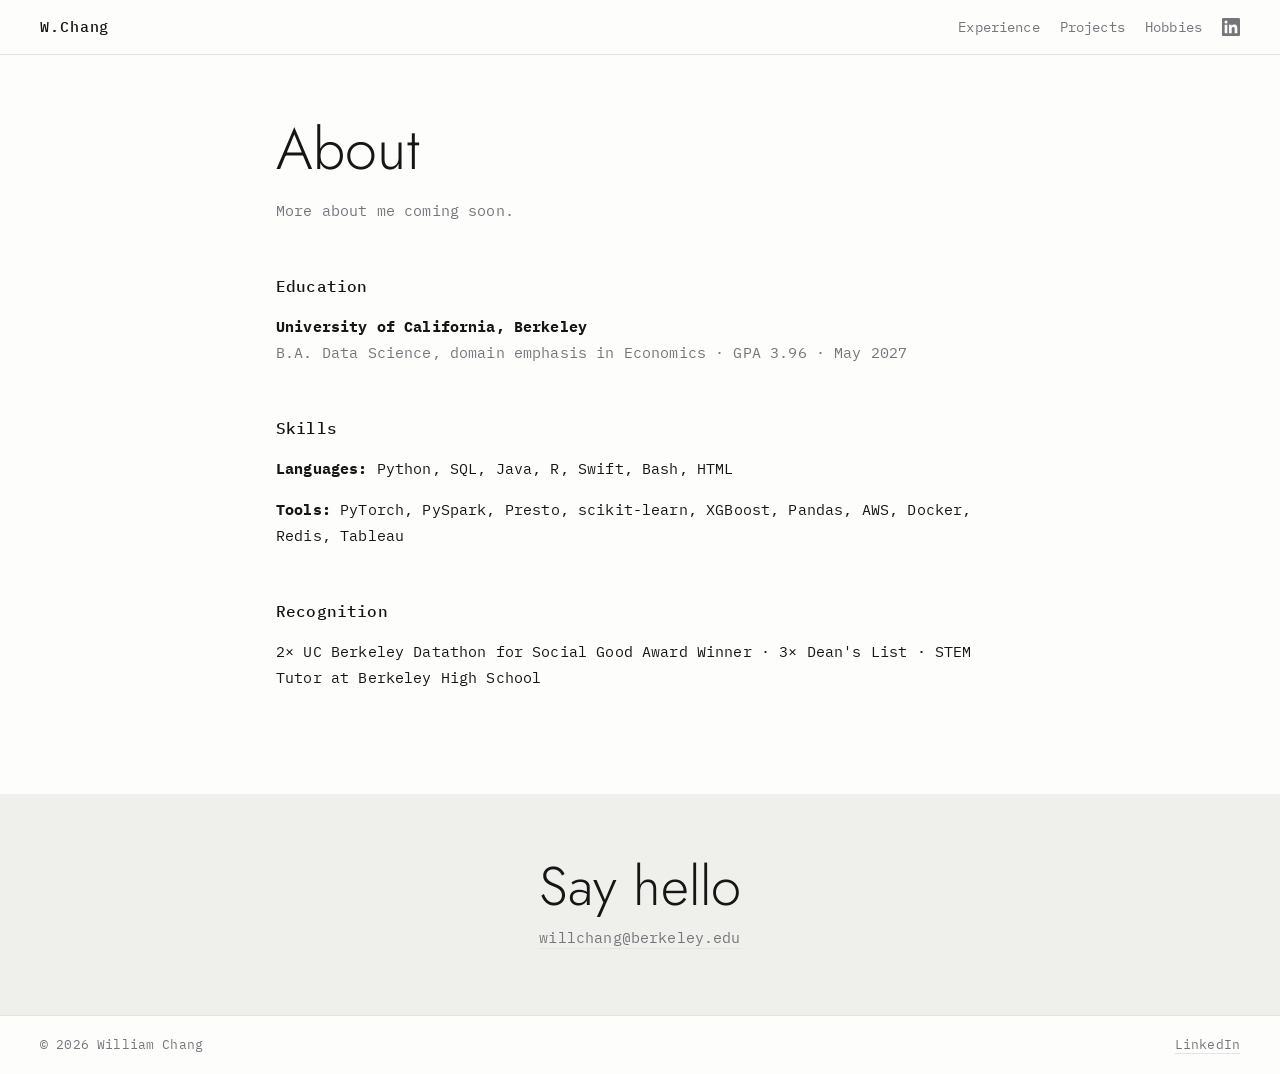
==== about.html @ b7dab167 "Home: wider layout, bigger portrait, smaller explore rows, say-hello banner; trim nav Co-Authored-By" ====
<!doctype html>
<html lang="en">
<head>
  <meta charset="utf-8">
  <meta name="viewport" content="width=device-width, initial-scale=1">
  <title>About — William Chang</title>
  <meta name="description" content="William Chang — Data Science at UC Berkeley.">
  <link rel="preconnect" href="https://fonts.googleapis.com">
  <link rel="preconnect" href="https://fonts.gstatic.com" crossorigin>
  <link href="https://fonts.googleapis.com/css2?family=IBM+Plex+Mono:wght@400;500&family=Jost:wght@300;400&display=swap" rel="stylesheet">
  <link rel="stylesheet" href="assets/style.css">
</head>
<body>
  <header>
    <nav>
      <a class="brand" href="index.html">W.Chang</a>
      <ul class="links">
        <li><a href="experience.html">Experience</a></li>
        <li><a href="projects.html">Projects</a></li>
        <li><a href="hobbies.html">Hobbies</a></li>
        <li><a href="https://www.linkedin.com/in/william-chang-2434bb2b8/" aria-label="LinkedIn"><svg viewBox="0 0 24 24" aria-hidden="true"><path d="M20.45 20.45h-3.56v-5.57c0-1.33-.02-3.04-1.85-3.04-1.85 0-2.13 1.45-2.13 2.94v5.67H9.35V9h3.41v1.56h.05c.48-.9 1.64-1.85 3.37-1.85 3.6 0 4.27 2.37 4.27 5.46v6.28zM5.34 7.43a2.06 2.06 0 1 1 0-4.13 2.06 2.06 0 0 1 0 4.13zM7.12 20.45H3.56V9h3.56v11.45zM22.22 0H1.77C.79 0 0 .77 0 1.73v20.54C0 23.23.79 24 1.77 24h20.45c.98 0 1.78-.77 1.78-1.73V1.73C24 .77 23.2 0 22.22 0z"/></svg></a></li>
      </ul>
    </nav>
  </header>
  <main class="wrap">
    <h1>About</h1>
    <p class="lede">More about me coming soon.</p>
    <h2>Education</h2>
    <p><strong>University of California, Berkeley</strong><br>
    <span class="muted">B.A. Data Science, domain emphasis in Economics · GPA 3.96 · May 2027</span></p>
    <h2>Skills</h2>
    <p><strong>Languages:</strong> Python, SQL, Java, R, Swift, Bash, HTML</p>
    <p><strong>Tools:</strong> PyTorch, PySpark, Presto, scikit-learn, XGBoost, Pandas, AWS, Docker, Redis, Tableau</p>
    <h2>Recognition</h2>
    <p>2× UC Berkeley Datathon for Social Good Award Winner · 3× Dean's List · STEM Tutor at Berkeley High School</p>
  </main>
  <footer>
    <a class="say-hello" href="mailto:willchang@berkeley.edu">
      <span class="sh-title">Say hello</span>
      <span class="sh-email">willchang@berkeley.edu</span>
    </a>
    <div class="foot-line">
      <span>© 2026 William Chang</span>
      <a href="https://www.linkedin.com/in/william-chang-2434bb2b8/">LinkedIn</a>
    </div>
  </footer>
</body>
</html>
---- assets/style.css ----
/* Split home: fixed bio column + scrolling index panel. Mono body, thin geometric display. */
:root {
  --bg: #fdfdfc;
  --text: #161616;
  --muted: #74767a;
  --line: #e4e4e1;
  --accent: #2f5bd3;
  --tile: #efefec;
  --display: "Jost", "Futura", "Avenir Next", sans-serif;
  --mono: "IBM Plex Mono", ui-monospace, "SF Mono", Menlo, monospace;
}
@media (prefers-color-scheme: dark) {
  :root:not([data-theme="light"]) { --bg: #131313; --text: #ececea; --muted: #94969a; --line: #2a2a2a; --accent: #8aa8ff; --tile: #1e1e1e; color-scheme: dark; }
}
:root[data-theme="dark"] { --bg: #131313; --text: #ececea; --muted: #94969a; --line: #2a2a2a; --accent: #8aa8ff; --tile: #1e1e1e; color-scheme: dark; }

* { box-sizing: border-box; margin: 0; padding: 0; }
body {
  background: var(--bg); color: var(--text);
  font: 15px/1.75 var(--mono);
  letter-spacing: 0.01em;
  -webkit-font-smoothing: antialiased;
  min-height: 100vh; display: flex; flex-direction: column;
}
a { color: inherit; text-decoration: underline; text-decoration-color: var(--line); text-underline-offset: 4px; }
a:hover { color: var(--accent); text-decoration-color: currentColor; }
a.ext::after { content: " ↗"; font-size: 0.75em; color: var(--muted); }
:focus-visible { outline: 2px solid var(--accent); outline-offset: 2px; }
.muted { color: var(--muted); }

/* Top bar */
header { border-bottom: 1px solid var(--line); flex-shrink: 0; }
nav { display: flex; align-items: center; justify-content: space-between; gap: 8px 20px; flex-wrap: wrap;
  padding: 14px max(16px, env(safe-area-inset-right, 0px)) 14px max(16px, env(safe-area-inset-left, 0px)); }
.brand { text-decoration: none; color: var(--text); letter-spacing: 0.06em; font-weight: 500; }
.brand .dot { width: 26px; height: 26px; border-radius: 50%; background: var(--tile); display: grid; place-items: center; font-size: 10px; color: var(--text); }
.links { display: flex; align-items: center; gap: 4px 20px; list-style: none; flex-wrap: wrap; font-size: 0.87rem; }
.links a { text-decoration: none; color: var(--muted); }
.links a:hover, .links a[aria-current="page"] { color: var(--text); }
.links svg { width: 18px; height: 18px; display: block; fill: currentColor; }

/* Home: stacked hero, about band, explore list */
.home-main { flex: 1; width: 100%; max-width: 1400px; margin: 0 auto;
  padding-left: max(40px, env(safe-area-inset-left, 0px)); padding-right: max(40px, env(safe-area-inset-right, 0px)); }
.hero { display: grid; grid-template-columns: minmax(0, 1fr) minmax(260px, 420px); gap: 48px; align-items: center; padding-block: 64px; }
.hero-text { display: flex; flex-direction: column; gap: 18px; min-width: 0; }
.eyebrow { text-transform: uppercase; letter-spacing: 0.14em; font-size: 0.82rem; color: var(--muted); margin: 0; }
.name { font-family: var(--display); font-weight: 300; font-size: clamp(2.8rem, 6vw, 5.2rem); line-height: 1.02; letter-spacing: -0.015em; margin: 0; text-wrap: balance; }
.name .hello { color: var(--muted); }
.hero-sub { color: var(--muted); margin: 0; }
.contact { display: flex; flex-wrap: wrap; gap: 6px 24px; font-size: 0.9rem; margin-top: 6px; }
.photo { width: 100%; max-width: 100%; aspect-ratio: 4 / 5; background: var(--tile); overflow: hidden; }
.photo img { width: 100%; height: 100%; object-fit: cover; display: block; }
.band { display: grid; grid-template-columns: minmax(160px, 1fr) minmax(0, 3.2fr); gap: 24px 48px; border-top: 1px solid var(--line); padding-block: 64px; }
.band-label { font-family: var(--display); font-weight: 300; font-size: 2.2rem; line-height: 1.1; margin: 0; }
.band-body { min-width: 0; }
.band-body p { color: var(--muted); }
.band-body .lead { font-family: var(--display); font-weight: 300; font-size: clamp(1.4rem, 2.4vw, 1.85rem); line-height: 1.35; color: var(--text); margin-bottom: 26px; letter-spacing: 0; }
.explore { list-style: none; border-top: 1px solid var(--text); }
.explore li { border-bottom: 1px solid var(--line); }
.explore a { display: grid; grid-template-columns: minmax(0, 1fr) auto auto; align-items: baseline; gap: 8px 28px; padding-block: 22px; text-decoration: none; }
.ex-name { font-family: var(--display); font-weight: 300; font-size: clamp(1.4rem, 2.2vw, 1.8rem); line-height: 1.2; }
.ex-desc { color: var(--muted); font-size: 0.9rem; text-align: right; }
.ex-arrow { transition: transform 0.2s ease; }
.explore a:hover .ex-arrow { transform: translateX(4px); }
.explore a:hover .ex-name { color: var(--accent); }
@media (prefers-reduced-motion: reduce) { .ex-arrow { transition: none; } }
@media (max-width: 760px) {
  .home-main { padding-left: max(16px, env(safe-area-inset-left, 0px)); padding-right: max(16px, env(safe-area-inset-right, 0px)); }
  .hero { grid-template-columns: 1fr; gap: 32px; padding-block: 48px; }
  .photo { max-width: 420px; }
  .band { grid-template-columns: 1fr; padding-block: 48px; }
  .explore a { grid-template-columns: minmax(0, 1fr) auto; }
  .ex-desc { grid-column: 1; grid-row: 2; text-align: left; }
  .ex-arrow { grid-column: 2; grid-row: 1; }
}

/* Inner pages */
.wrap { width: 100%; max-width: 760px; margin: 0 auto; padding-left: max(16px, env(safe-area-inset-left, 0px)); padding-right: max(16px, env(safe-area-inset-right, 0px)); }
main.wrap { padding-top: 64px; padding-bottom: 88px; flex: 1; }
h1 { font-family: var(--display); font-weight: 300; font-size: clamp(2.6rem, 6vw, 3.6rem); line-height: 1.05; margin-bottom: 18px; text-wrap: balance; }
h2 { font-weight: 500; font-size: 1rem; margin: 48px 0 14px; }
p { margin-bottom: 14px; }
.lede { color: var(--muted); max-width: 60ch; }
.role { padding: 32px 0; border-top: 1px solid var(--line); }
.role:first-of-type { border-top: none; padding-top: 12px; }
.role-head { display: flex; justify-content: space-between; align-items: baseline; gap: 4px 16px; flex-wrap: wrap; }
.role h3 { font-size: 1rem; font-weight: 500; }
.role .title { color: var(--muted); margin-bottom: 12px; }
.role .when { color: var(--muted); font-size: 0.85rem; white-space: nowrap; }
.role ul { padding-left: 18px; }
.role li { margin-bottom: 8px; }
.placeholder { border: 1px dashed var(--line); padding: 48px 24px; text-align: center; color: var(--muted); }
footer { flex-shrink: 0; }
.say-hello { display: flex; flex-direction: column; align-items: center; gap: 10px; text-align: center; text-decoration: none;
  background: var(--tile); padding: 64px max(16px, env(safe-area-inset-right, 0px)) 64px max(16px, env(safe-area-inset-left, 0px)); }
.sh-title { font-family: var(--display); font-weight: 300; font-size: clamp(2.2rem, 5vw, 3.4rem); line-height: 1.05; }
.sh-email { color: var(--muted); text-decoration: underline; text-decoration-color: var(--line); text-underline-offset: 5px; overflow-wrap: anywhere; }
.say-hello:hover { color: var(--text); }
.say-hello:hover .sh-title, .say-hello:hover .sh-email { color: var(--accent); text-decoration-color: currentColor; }
.foot-line { display: flex; justify-content: space-between; gap: 16px; flex-wrap: wrap; font-size: 0.8rem; color: var(--muted);
  padding: 18px max(16px, env(safe-area-inset-right, 0px)) 18px max(16px, env(safe-area-inset-left, 0px)); border-top: 1px solid var(--line); }
.foot-line a { color: var(--muted); }
@media (max-width: 560px) { main.wrap { padding-top: 44px; padding-bottom: 64px; } }
@media (min-width: 761px) {
  nav, .foot-line { padding-left: max(40px, env(safe-area-inset-left, 0px)); padding-right: max(40px, env(safe-area-inset-right, 0px)); }
}
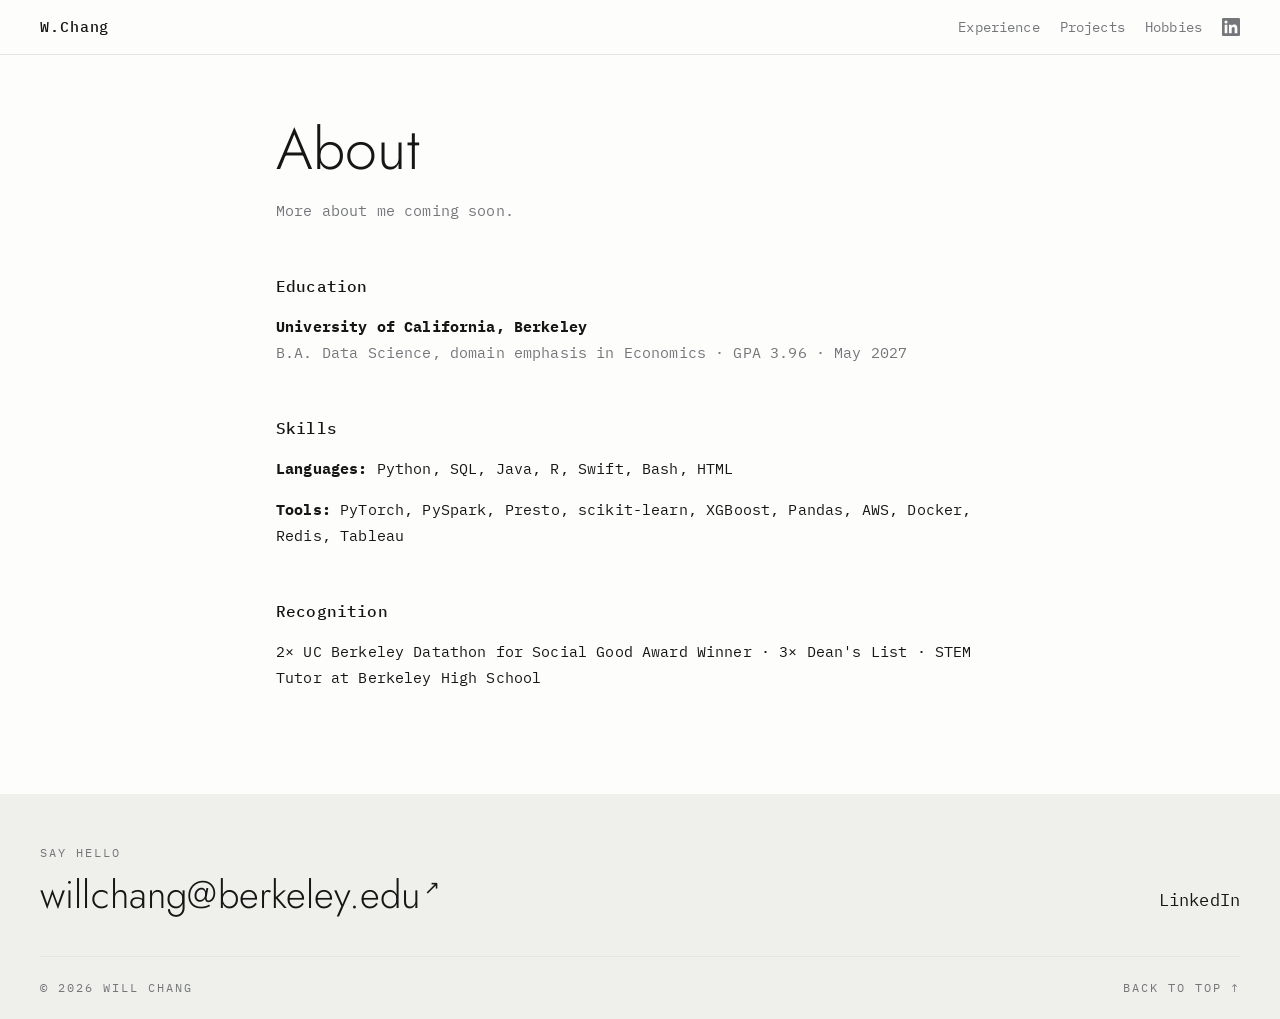
==== commit 9edc7289: "Footer: say-hello email, LinkedIn, back to top; align bar edges with content Co-Authored-By: Claude " ====
--- a/about.html
+++ b/about.html
@@ -35,13 +35,16 @@
     <p>2× UC Berkeley Datathon for Social Good Award Winner · 3× Dean's List · STEM Tutor at Berkeley High School</p>
   </main>
   <footer>
-    <a class="say-hello" href="mailto:willchang@berkeley.edu">
-      <span class="sh-title">Say hello</span>
-      <span class="sh-email">willchang@berkeley.edu</span>
-    </a>
+    <div class="foot-top">
+      <a class="say-hello" href="mailto:willchang@berkeley.edu">
+        <span class="sh-label">Say hello</span>
+        <span class="sh-email">willchang@berkeley.edu<span class="sh-arrow" aria-hidden="true">↗</span></span>
+      </a>
+      <a class="foot-li" href="https://www.linkedin.com/in/william-chang-2434bb2b8/">LinkedIn</a>
+    </div>
     <div class="foot-line">
-      <span>© 2026 William Chang</span>
-      <a href="https://www.linkedin.com/in/william-chang-2434bb2b8/">LinkedIn</a>
+      <span>© 2026 Will Chang</span>
+      <a href="#" onclick="window.scrollTo({top:0,behavior:'smooth'});return false;">Back to top ↑</a>
     </div>
   </footer>
 </body>
--- a/assets/style.css
+++ b/assets/style.css
@@ -91,17 +91,21 @@
 .role ul { padding-left: 18px; }
 .role li { margin-bottom: 8px; }
 .placeholder { border: 1px dashed var(--line); padding: 48px 24px; text-align: center; color: var(--muted); }
-footer { flex-shrink: 0; }
-.say-hello { display: flex; flex-direction: column; align-items: center; gap: 10px; text-align: center; text-decoration: none;
-  background: var(--tile); padding: 64px max(16px, env(safe-area-inset-right, 0px)) 64px max(16px, env(safe-area-inset-left, 0px)); }
-.sh-title { font-family: var(--display); font-weight: 300; font-size: clamp(2.2rem, 5vw, 3.4rem); line-height: 1.05; }
-.sh-email { color: var(--muted); text-decoration: underline; text-decoration-color: var(--line); text-underline-offset: 5px; overflow-wrap: anywhere; }
-.say-hello:hover { color: var(--text); }
-.say-hello:hover .sh-title, .say-hello:hover .sh-email { color: var(--accent); text-decoration-color: currentColor; }
-.foot-line { display: flex; justify-content: space-between; gap: 16px; flex-wrap: wrap; font-size: 0.8rem; color: var(--muted);
-  padding: 18px max(16px, env(safe-area-inset-right, 0px)) 18px max(16px, env(safe-area-inset-left, 0px)); border-top: 1px solid var(--line); }
-.foot-line a { color: var(--muted); }
+footer { flex-shrink: 0; background: var(--tile);
+  padding-left: max(16px, env(safe-area-inset-left, 0px)); padding-right: max(16px, env(safe-area-inset-right, 0px)); }
+.foot-top { display: flex; justify-content: space-between; align-items: flex-end; gap: 20px 32px; flex-wrap: wrap; padding-block: 48px 40px; border-bottom: 1px solid var(--line); }
+.say-hello { display: flex; flex-direction: column; gap: 10px; text-decoration: none; min-width: 0; }
+.sh-label, .foot-line { text-transform: uppercase; letter-spacing: 0.16em; font-size: 0.78rem; color: var(--muted); }
+.sh-email { font-family: var(--display); font-weight: 300; font-size: clamp(1.6rem, 3.4vw, 2.4rem); line-height: 1.1; overflow-wrap: anywhere; }
+.sh-arrow { font-size: 0.5em; vertical-align: super; margin-left: 4px; }
+.say-hello:hover .sh-email { color: var(--accent); }
+.foot-li { font-size: 1.05rem; text-decoration: none; }
+.foot-line { display: flex; justify-content: space-between; gap: 12px 16px; flex-wrap: wrap; padding-block: 20px; }
+.foot-line a { color: var(--muted); text-decoration: none; }
+.foot-line a:hover { color: var(--text); }
 @media (max-width: 560px) { main.wrap { padding-top: 44px; padding-bottom: 64px; } }
 @media (min-width: 761px) {
-  nav, .foot-line { padding-left: max(40px, env(safe-area-inset-left, 0px)); padding-right: max(40px, env(safe-area-inset-right, 0px)); }
+  nav, footer { padding-left: max(40px, env(safe-area-inset-left, 0px)); padding-right: max(40px, env(safe-area-inset-right, 0px)); }
 }
+nav { max-width: 1400px; margin: 0 auto; }
+.foot-top, .foot-line { max-width: 1320px; margin-left: auto; margin-right: auto; }
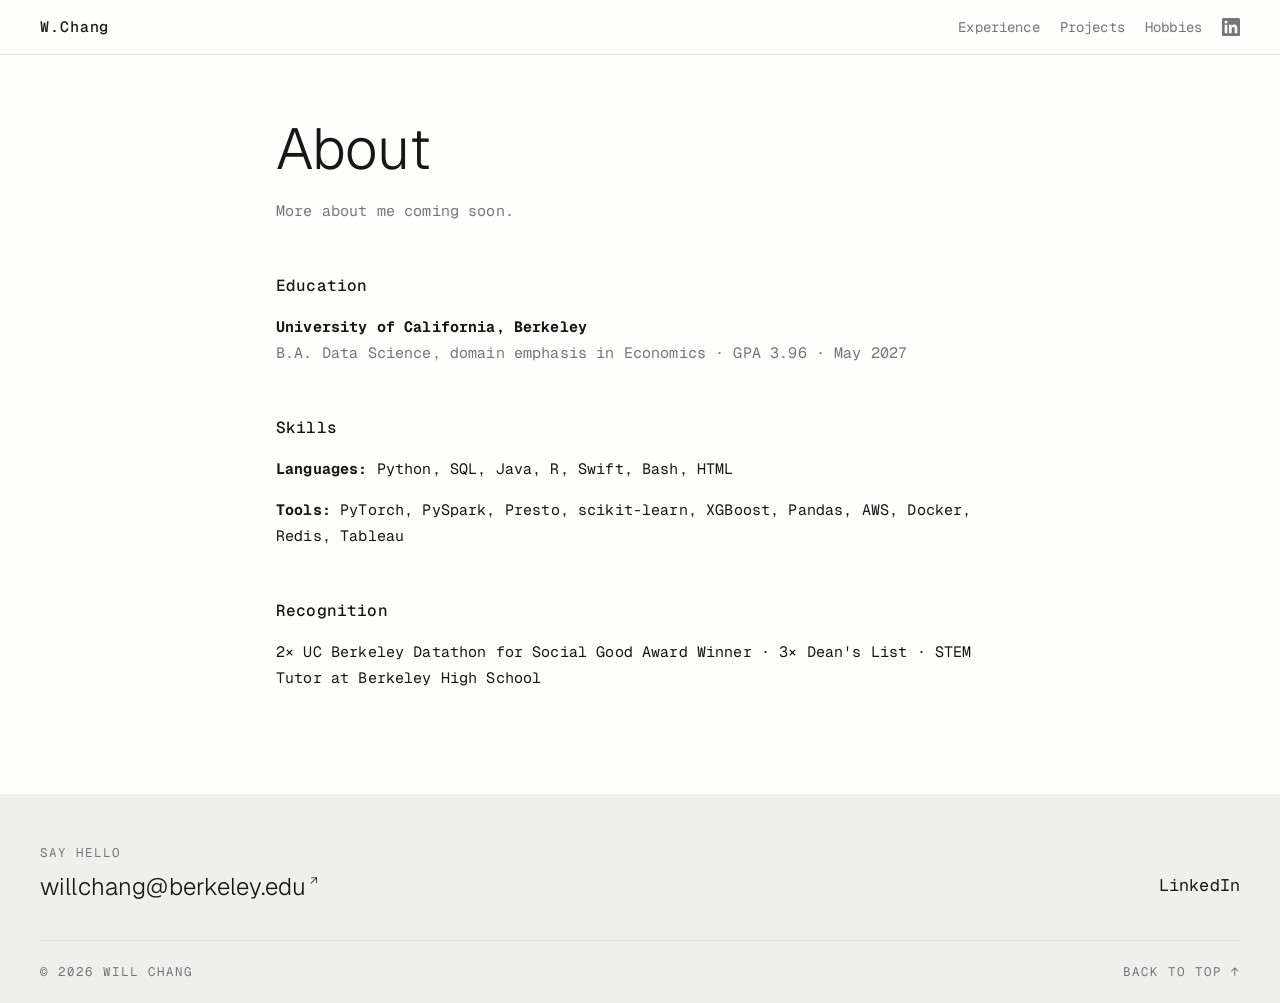
==== commit 8a5bb813: "Switch sitewide fonts to Geist + Geist Mono; smaller footer email Co-Authored-By: Claude Opus 5.5 <n" ====
--- a/about.html
+++ b/about.html
@@ -7,7 +7,7 @@
   <meta name="description" content="William Chang — Data Science at UC Berkeley.">
   <link rel="preconnect" href="https://fonts.googleapis.com">
   <link rel="preconnect" href="https://fonts.gstatic.com" crossorigin>
-  <link href="https://fonts.googleapis.com/css2?family=IBM+Plex+Mono:wght@400;500&family=Jost:wght@300;400&display=swap" rel="stylesheet">
+  <link href="https://fonts.googleapis.com/css2?family=Geist:wght@300;400;500&family=Geist+Mono:wght@400;500&display=swap" rel="stylesheet">
   <link rel="stylesheet" href="assets/style.css">
 </head>
 <body>
--- a/assets/style.css
+++ b/assets/style.css
@@ -1,4 +1,4 @@
-/* Split home: fixed bio column + scrolling index panel. Mono body, thin geometric display. */
+/* Stacked home. Geist headings, Geist Mono body. */
 :root {
   --bg: #fdfdfc;
   --text: #161616;
@@ -6,8 +6,8 @@
   --line: #e4e4e1;
   --accent: #2f5bd3;
   --tile: #efefec;
-  --display: "Jost", "Futura", "Avenir Next", sans-serif;
-  --mono: "IBM Plex Mono", ui-monospace, "SF Mono", Menlo, monospace;
+  --display: "Geist", system-ui, -apple-system, "Segoe UI", sans-serif;
+  --mono: "Geist Mono", ui-monospace, "SF Mono", Menlo, monospace;
 }
 @media (prefers-color-scheme: dark) {
   :root:not([data-theme="light"]) { --bg: #131313; --text: #ececea; --muted: #94969a; --line: #2a2a2a; --accent: #8aa8ff; --tile: #1e1e1e; color-scheme: dark; }
@@ -96,7 +96,7 @@
 .foot-top { display: flex; justify-content: space-between; align-items: flex-end; gap: 20px 32px; flex-wrap: wrap; padding-block: 48px 40px; border-bottom: 1px solid var(--line); }
 .say-hello { display: flex; flex-direction: column; gap: 10px; text-decoration: none; min-width: 0; }
 .sh-label, .foot-line { text-transform: uppercase; letter-spacing: 0.16em; font-size: 0.78rem; color: var(--muted); }
-.sh-email { font-family: var(--display); font-weight: 300; font-size: clamp(1.6rem, 3.4vw, 2.4rem); line-height: 1.1; overflow-wrap: anywhere; }
+.sh-email { font-family: var(--display); font-weight: 300; font-size: clamp(1.15rem, 2vw, 1.5rem); line-height: 1.1; overflow-wrap: anywhere; }
 .sh-arrow { font-size: 0.5em; vertical-align: super; margin-left: 4px; }
 .say-hello:hover .sh-email { color: var(--accent); }
 .foot-li { font-size: 1.05rem; text-decoration: none; }
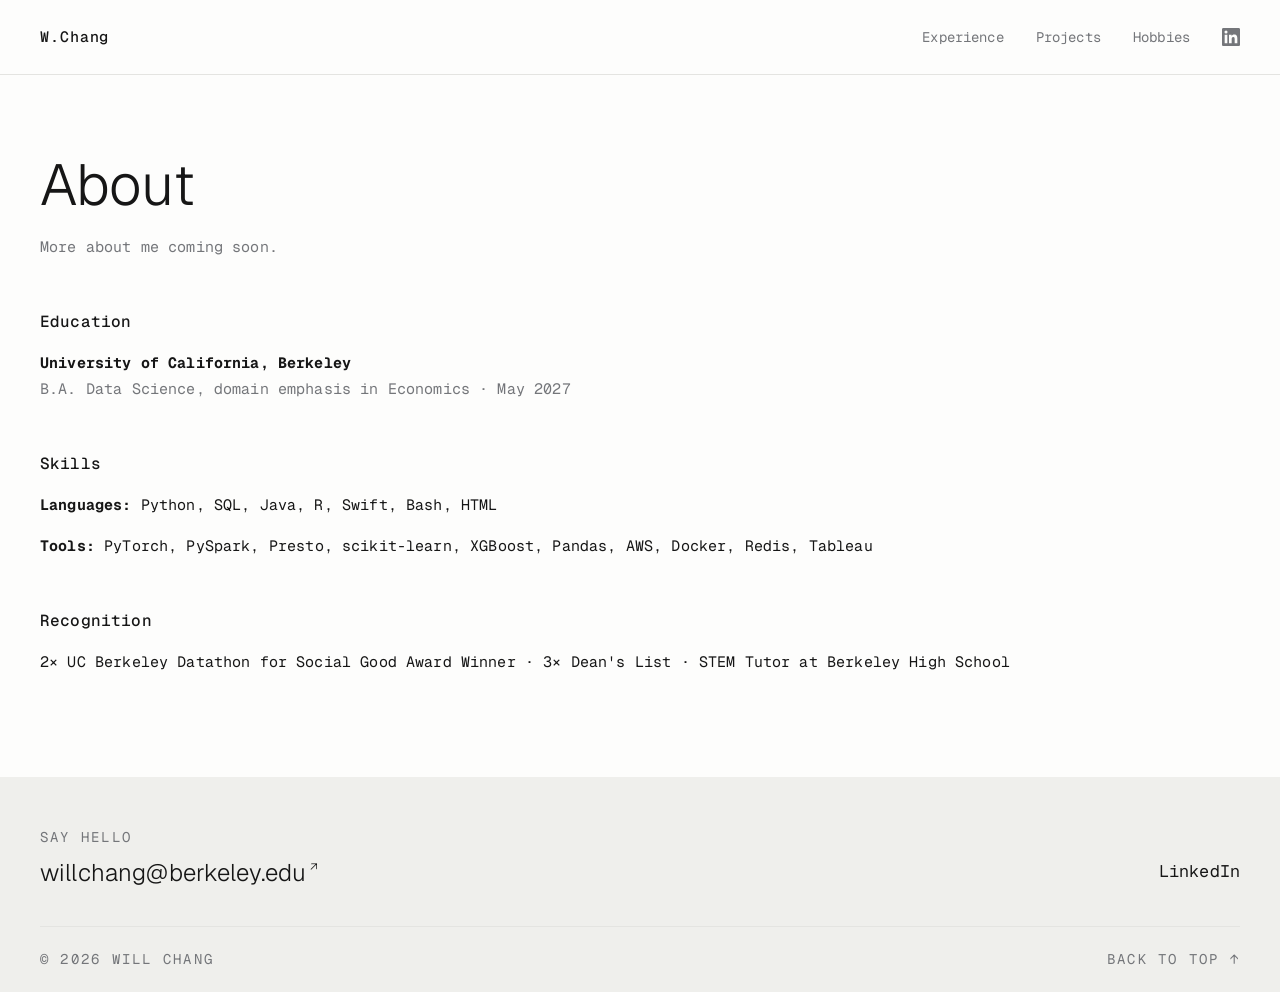
==== commit 516d5240: "Education: drop GPA, group coursework into four categories Co-Authored-By: Claude Opus 5.5 <noreply@" ====
--- a/about.html
+++ b/about.html
@@ -27,7 +27,7 @@
     <p class="lede">More about me coming soon.</p>
     <h2>Education</h2>
     <p><strong>University of California, Berkeley</strong><br>
-    <span class="muted">B.A. Data Science, domain emphasis in Economics · GPA 3.96 · May 2027</span></p>
+    <span class="muted">B.A. Data Science, domain emphasis in Economics · May 2027</span></p>
     <h2>Skills</h2>
     <p><strong>Languages:</strong> Python, SQL, Java, R, Swift, Bash, HTML</p>
     <p><strong>Tools:</strong> PyTorch, PySpark, Presto, scikit-learn, XGBoost, Pandas, AWS, Docker, Redis, Tableau</p>
--- a/assets/style.css
+++ b/assets/style.css
@@ -30,11 +30,11 @@
 
 /* Top bar */
 header { border-bottom: 1px solid var(--line); flex-shrink: 0; }
-nav { display: flex; align-items: center; justify-content: space-between; gap: 8px 20px; flex-wrap: wrap;
-  padding: 14px max(16px, env(safe-area-inset-right, 0px)) 14px max(16px, env(safe-area-inset-left, 0px)); }
+header nav { display: flex; align-items: center; justify-content: space-between; gap: 8px 20px; flex-wrap: wrap;
+  padding: 24px max(16px, env(safe-area-inset-right, 0px)) 24px max(16px, env(safe-area-inset-left, 0px)); }
 .brand { text-decoration: none; color: var(--text); letter-spacing: 0.06em; font-weight: 500; }
 .brand .dot { width: 26px; height: 26px; border-radius: 50%; background: var(--tile); display: grid; place-items: center; font-size: 10px; color: var(--text); }
-.links { display: flex; align-items: center; gap: 4px 20px; list-style: none; flex-wrap: wrap; font-size: 0.87rem; }
+.links { display: flex; align-items: center; gap: 4px 32px; list-style: none; flex-wrap: wrap; font-size: 0.87rem; }
 .links a { text-decoration: none; color: var(--muted); }
 .links a:hover, .links a[aria-current="page"] { color: var(--text); }
 .links svg { width: 18px; height: 18px; display: block; fill: currentColor; }
@@ -44,7 +44,7 @@
   padding-left: max(40px, env(safe-area-inset-left, 0px)); padding-right: max(40px, env(safe-area-inset-right, 0px)); }
 .hero { display: grid; grid-template-columns: minmax(0, 1fr) minmax(260px, 420px); gap: 48px; align-items: center; padding-block: 64px; }
 .hero-text { display: flex; flex-direction: column; gap: 18px; min-width: 0; }
-.eyebrow { text-transform: uppercase; letter-spacing: 0.14em; font-size: 0.82rem; color: var(--muted); margin: 0; }
+.eyebrow { text-transform: uppercase; letter-spacing: 0.14em; font-size: 0.875rem; color: var(--muted); margin: 0; }
 .name { font-family: var(--display); font-weight: 300; font-size: clamp(2.8rem, 6vw, 5.2rem); line-height: 1.02; letter-spacing: -0.015em; margin: 0; text-wrap: balance; }
 .name .hello { color: var(--muted); }
 .hero-sub { color: var(--muted); margin: 0; }
@@ -76,26 +76,31 @@
 }
 
 /* Inner pages */
-.wrap { width: 100%; max-width: 760px; margin: 0 auto; padding-left: max(16px, env(safe-area-inset-left, 0px)); padding-right: max(16px, env(safe-area-inset-right, 0px)); }
-main.wrap { padding-top: 64px; padding-bottom: 88px; flex: 1; }
+.wrap { width: 100%; max-width: 1400px; margin: 0 auto; padding-left: max(16px, env(safe-area-inset-left, 0px)); padding-right: max(16px, env(safe-area-inset-right, 0px)); }
+main.wrap { padding-top: 80px; padding-bottom: 88px; flex: 1; }
 h1 { font-family: var(--display); font-weight: 300; font-size: clamp(2.6rem, 6vw, 3.6rem); line-height: 1.05; margin-bottom: 18px; text-wrap: balance; }
 h2 { font-weight: 500; font-size: 1rem; margin: 48px 0 14px; }
 p { margin-bottom: 14px; }
 .lede { color: var(--muted); max-width: 60ch; }
-.role { padding: 32px 0; border-top: 1px solid var(--line); }
-.role:first-of-type { border-top: none; padding-top: 12px; }
-.role-head { display: flex; justify-content: space-between; align-items: baseline; gap: 4px 16px; flex-wrap: wrap; }
-.role h3 { font-size: 1rem; font-weight: 500; }
-.role .title { color: var(--muted); margin-bottom: 12px; }
-.role .when { color: var(--muted); font-size: 0.85rem; white-space: nowrap; }
+.role { padding-block: 40px; border-top: 1px solid var(--line); }
+.roles .role:first-child { border-top: none; }
+.role-head { display: flex; justify-content: space-between; align-items: baseline; gap: 6px 32px; flex-wrap: wrap; }
+.role h3 { font-family: var(--display); font-weight: 400; font-size: clamp(1.6rem, 2.8vw, 2.2rem); line-height: 1.15; margin: 0; }
+.role .when { text-transform: uppercase; letter-spacing: 0.12em; font-size: 0.875rem; color: var(--muted); margin: 0; white-space: nowrap; }
+.role .title { color: var(--muted); margin: 6px 0 18px; }
 .role ul { padding-left: 18px; }
-.role li { margin-bottom: 8px; }
+.role li { margin-bottom: 10px; }
+.role li strong { font-weight: 600; color: var(--text); }
+@media (max-width: 860px) {
+  .role { padding-block: 32px; }
+  .role-head { flex-direction: column-reverse; align-items: flex-start; }
+}
 .placeholder { border: 1px dashed var(--line); padding: 48px 24px; text-align: center; color: var(--muted); }
 footer { flex-shrink: 0; background: var(--tile);
   padding-left: max(16px, env(safe-area-inset-left, 0px)); padding-right: max(16px, env(safe-area-inset-right, 0px)); }
 .foot-top { display: flex; justify-content: space-between; align-items: flex-end; gap: 20px 32px; flex-wrap: wrap; padding-block: 48px 40px; border-bottom: 1px solid var(--line); }
 .say-hello { display: flex; flex-direction: column; gap: 10px; text-decoration: none; min-width: 0; }
-.sh-label, .foot-line { text-transform: uppercase; letter-spacing: 0.16em; font-size: 0.78rem; color: var(--muted); }
+.sh-label, .foot-line { text-transform: uppercase; letter-spacing: 0.16em; font-size: 0.875rem; color: var(--muted); }
 .sh-email { font-family: var(--display); font-weight: 300; font-size: clamp(1.15rem, 2vw, 1.5rem); line-height: 1.1; overflow-wrap: anywhere; }
 .sh-arrow { font-size: 0.5em; vertical-align: super; margin-left: 4px; }
 .say-hello:hover .sh-email { color: var(--accent); }
@@ -105,7 +110,57 @@
 .foot-line a:hover { color: var(--text); }
 @media (max-width: 560px) { main.wrap { padding-top: 44px; padding-bottom: 64px; } }
 @media (min-width: 761px) {
-  nav, footer { padding-left: max(40px, env(safe-area-inset-left, 0px)); padding-right: max(40px, env(safe-area-inset-right, 0px)); }
+  main.wrap { padding-left: max(40px, env(safe-area-inset-left, 0px)); padding-right: max(40px, env(safe-area-inset-right, 0px)); }
+  header nav, footer { padding-left: max(40px, env(safe-area-inset-left, 0px)); padding-right: max(40px, env(safe-area-inset-right, 0px)); }
 }
-nav { max-width: 1400px; margin: 0 auto; }
+header nav { max-width: 1400px; margin: 0 auto; }
 .foot-top, .foot-line { max-width: 1320px; margin-left: auto; margin-right: auto; }
+
+/* Inner page header */
+.page-head { display: flex; flex-direction: column; align-items: flex-start; gap: 22px; padding-bottom: 32px; }
+.page-head h1 { margin-top: 4px !important; }
+.page-head h1 { margin: 0; }
+.crumbs { display: flex; gap: 10px; text-transform: uppercase; letter-spacing: 0.14em; font-size: 0.875rem; color: var(--muted); }
+.crumbs a { color: var(--muted); text-decoration: none; }
+.crumbs a:hover { color: var(--text); text-decoration: underline; }
+.crumbs [aria-current] { color: var(--text); }
+.tagline { font-family: var(--display); font-weight: 300; font-size: clamp(1.05rem, 1.7vw, 1.3rem); line-height: 1.45; max-width: 52ch; margin: 0; }
+.dl { display: inline-flex; align-items: center; gap: 8px; text-transform: uppercase; letter-spacing: 0.14em; font-size: 0.875rem; text-decoration: none; padding-bottom: 3px; border-bottom: 1px solid var(--text); }
+.dl svg { width: 15px; height: 15px; }
+.dl:hover { color: var(--accent); border-color: var(--accent); }
+.dl:hover svg { transform: translateY(2px); }
+.dl svg { transition: transform 0.2s ease; }
+@media (prefers-reduced-motion: reduce) { .dl svg { transition: none; } }
+.role h3 a { text-decoration-thickness: 1px; }
+
+/* Experience sections */
+.jump { display: flex; flex-wrap: wrap; gap: 6px 12px; margin-top: 10px; text-transform: uppercase; letter-spacing: 0.14em; font-size: 0.875rem; color: var(--muted); }
+.jump a { color: var(--muted); text-decoration: none; }
+.jump a:hover { color: var(--text); text-decoration: underline; }
+.xsec { padding-top: 48px; scroll-margin-top: 16px; }
+.xlabel { text-transform: uppercase; letter-spacing: 0.14em; font-size: 0.875rem; font-weight: 400; color: var(--muted); margin: 0; padding-bottom: 14px; border-bottom: 1px solid var(--text); }
+.xsec > .role { border-top: none; }
+.sublabel { font-size: 0.85rem; font-weight: 500; margin: 22px 0 12px; }
+.courses { display: grid; grid-template-columns: repeat(4, minmax(0, 1fr)); gap: 24px 32px; }
+.course-group { border-top: 1px solid var(--line); padding-top: 14px; min-width: 0; }
+.course-group h5 { text-transform: uppercase; letter-spacing: 0.12em; font-size: 0.875rem; font-weight: 400; color: var(--muted); margin: 0 0 12px; }
+.course-group ul { list-style: none; padding: 0; margin: 0; display: flex; flex-direction: column; gap: 8px; }
+@media (max-width: 1000px) { .courses { grid-template-columns: repeat(2, minmax(0, 1fr)); } }
+@media (max-width: 560px) { .courses { grid-template-columns: minmax(0, 1fr); } }
+.skills { margin: 0; }
+.skill-row { display: grid; grid-template-columns: 220px minmax(0, 1fr); gap: 8px 32px; padding-block: 20px; border-bottom: 1px solid var(--line); }
+.skill-row dt { color: var(--muted); padding-top: 4px; }
+.skill-row dd { margin: 0; min-width: 0; }
+.chips { list-style: none; display: flex; flex-wrap: wrap; gap: 8px; padding: 0; margin: 0; }
+.chips li { border: 1px solid var(--line); padding: 3px 10px; font-size: 0.85rem; white-space: nowrap; }
+@media (max-width: 760px) { .skill-row { grid-template-columns: 1fr; } }
+
+/* Company marks beside page title */
+.title-row { display: flex; align-items: center; justify-content: space-between; gap: 16px 32px; flex-wrap: wrap; width: 100%; }
+.marks { display: flex; align-items: center; gap: clamp(16px, 3vw, 40px); }
+.marks a { display: block; color: var(--text); width: clamp(40px, 5vw, 64px); }
+.marks svg { width: 100%; height: auto; display: block; fill: none; stroke: currentColor; stroke-width: 1.6; stroke-linecap: round; stroke-linejoin: round; transition: transform 0.2s ease; }
+.marks a:hover { color: var(--accent); }
+.marks a:hover svg { transform: translateY(-2px); }
+.role { scroll-margin-top: 16px; }
+@media (prefers-reduced-motion: reduce) { .marks svg { transition: none; } }
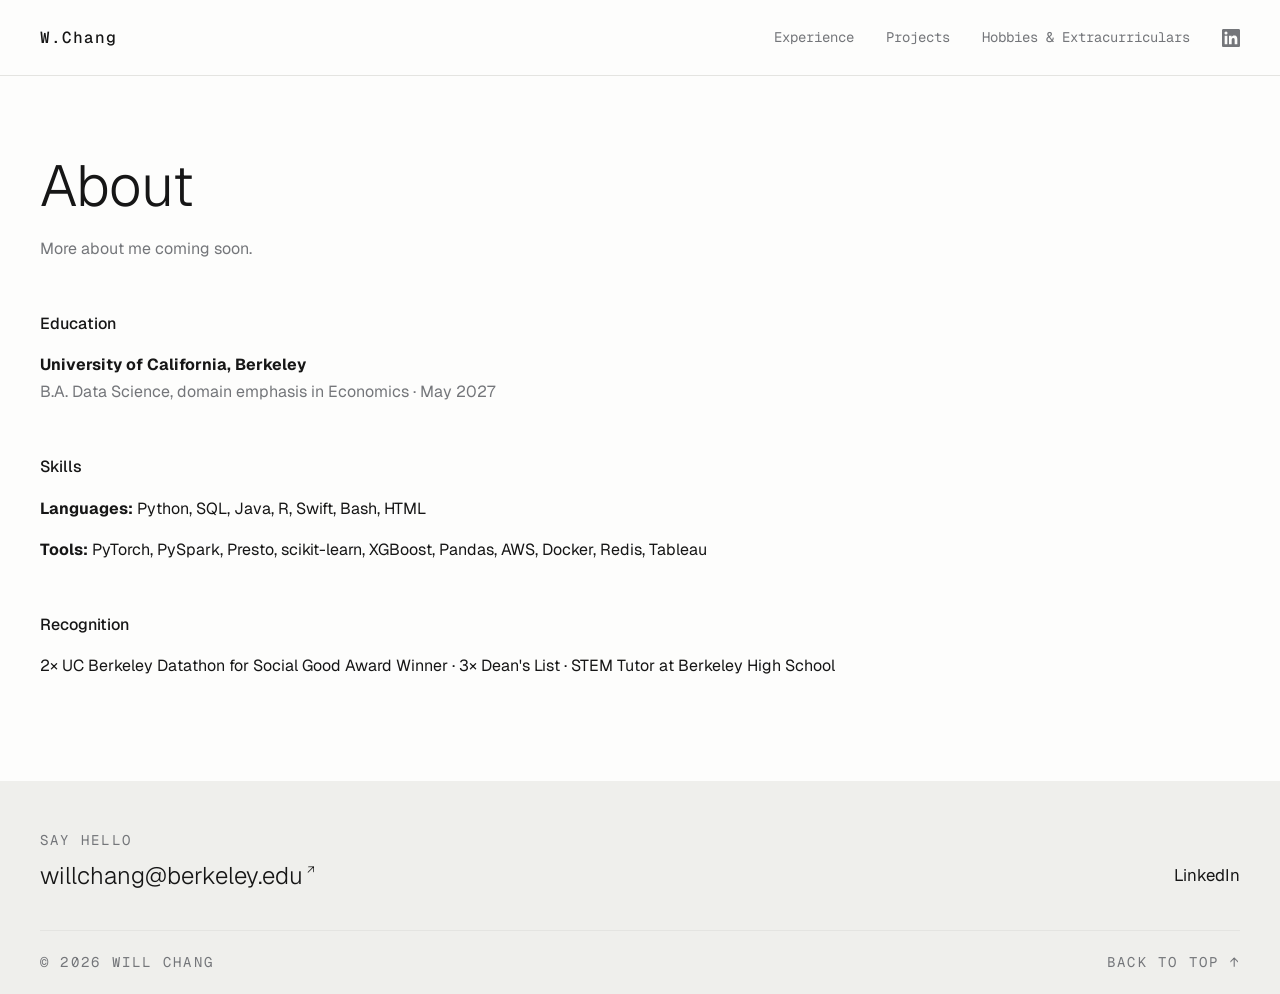
==== commit fa458537: "Hobbies & Extracurriculars page: tutoring, pickleball, baseball Co-Authored-By: Claude Opus 5.5 <nor" ====
--- a/about.html
+++ b/about.html
@@ -17,7 +17,7 @@
       <ul class="links">
         <li><a href="experience.html">Experience</a></li>
         <li><a href="projects.html">Projects</a></li>
-        <li><a href="hobbies.html">Hobbies</a></li>
+        <li><a href="hobbies.html">Hobbies & Extracurriculars</a></li>
         <li><a href="https://www.linkedin.com/in/william-chang-2434bb2b8/" aria-label="LinkedIn"><svg viewBox="0 0 24 24" aria-hidden="true"><path d="M20.45 20.45h-3.56v-5.57c0-1.33-.02-3.04-1.85-3.04-1.85 0-2.13 1.45-2.13 2.94v5.67H9.35V9h3.41v1.56h.05c.48-.9 1.64-1.85 3.37-1.85 3.6 0 4.27 2.37 4.27 5.46v6.28zM5.34 7.43a2.06 2.06 0 1 1 0-4.13 2.06 2.06 0 0 1 0 4.13zM7.12 20.45H3.56V9h3.56v11.45zM22.22 0H1.77C.79 0 0 .77 0 1.73v20.54C0 23.23.79 24 1.77 24h20.45c.98 0 1.78-.77 1.78-1.73V1.73C24 .77 23.2 0 22.22 0z"/></svg></a></li>
       </ul>
     </nav>
--- a/assets/style.css
+++ b/assets/style.css
@@ -1,4 +1,4 @@
-/* Stacked home. Geist headings, Geist Mono body. */
+/* Stacked home. Geist for headings and text, Geist Mono for small labels. */
 :root {
   --bg: #fdfdfc;
   --text: #161616;
@@ -8,6 +8,7 @@
   --tile: #efefec;
   --display: "Geist", system-ui, -apple-system, "Segoe UI", sans-serif;
   --mono: "Geist Mono", ui-monospace, "SF Mono", Menlo, monospace;
+  --sans: "Geist", system-ui, -apple-system, "Segoe UI", sans-serif;
 }
 @media (prefers-color-scheme: dark) {
   :root:not([data-theme="light"]) { --bg: #131313; --text: #ececea; --muted: #94969a; --line: #2a2a2a; --accent: #8aa8ff; --tile: #1e1e1e; color-scheme: dark; }
@@ -17,8 +18,7 @@
 * { box-sizing: border-box; margin: 0; padding: 0; }
 body {
   background: var(--bg); color: var(--text);
-  font: 15px/1.75 var(--mono);
-  letter-spacing: 0.01em;
+  font: 16px/1.7 var(--sans);
   -webkit-font-smoothing: antialiased;
   min-height: 100vh; display: flex; flex-direction: column;
 }
@@ -89,8 +89,8 @@
 .role .when { text-transform: uppercase; letter-spacing: 0.12em; font-size: 0.875rem; color: var(--muted); margin: 0; white-space: nowrap; }
 .role .title { color: var(--muted); margin: 6px 0 18px; }
 .role ul { padding-left: 18px; }
-.role li { margin-bottom: 10px; }
-.role li strong { font-weight: 600; color: var(--text); }
+.role li { margin-bottom: 14px; }
+.role li strong { font-weight: 500; color: var(--text); }
 @media (max-width: 860px) {
   .role { padding-block: 32px; }
   .role-head { flex-direction: column-reverse; align-items: flex-start; }
@@ -141,26 +141,26 @@
 .xlabel { text-transform: uppercase; letter-spacing: 0.14em; font-size: 0.875rem; font-weight: 400; color: var(--muted); margin: 0; padding-bottom: 14px; border-bottom: 1px solid var(--text); }
 .xsec > .role { border-top: none; }
 .sublabel { font-size: 0.85rem; font-weight: 500; margin: 22px 0 12px; }
-.courses { display: grid; grid-template-columns: repeat(4, minmax(0, 1fr)); gap: 24px 32px; }
-.course-group { border-top: 1px solid var(--line); padding-top: 14px; min-width: 0; }
-.course-group h5 { text-transform: uppercase; letter-spacing: 0.12em; font-size: 0.875rem; font-weight: 400; color: var(--muted); margin: 0 0 12px; }
-.course-group ul { list-style: none; padding: 0; margin: 0; display: flex; flex-direction: column; gap: 8px; }
-@media (max-width: 1000px) { .courses { grid-template-columns: repeat(2, minmax(0, 1fr)); } }
-@media (max-width: 560px) { .courses { grid-template-columns: minmax(0, 1fr); } }
+.courses { list-style: none; padding: 0 !important; margin: 0; display: grid; grid-template-columns: repeat(2, minmax(0, 1fr)); grid-template-rows: repeat(5, auto); grid-auto-flow: column; column-gap: 48px; border-top: 1px solid var(--line); }
+.courses li { margin: 0 !important; display: grid; grid-template-columns: 9ch minmax(0, 1fr); gap: 16px; padding-block: 12px; border-bottom: 1px solid var(--line); min-width: 0; }
+.courses .code { color: var(--muted); white-space: nowrap; }
+@media (max-width: 860px) { .courses { grid-template-columns: minmax(0, 1fr); grid-template-rows: none; grid-auto-flow: row; } }
 .skills { margin: 0; }
-.skill-row { display: grid; grid-template-columns: 220px minmax(0, 1fr); gap: 8px 32px; padding-block: 20px; border-bottom: 1px solid var(--line); }
-.skill-row dt { color: var(--muted); padding-top: 4px; }
+.skill-row { display: grid; grid-template-columns: 300px minmax(0, 1fr); align-items: center; gap: 10px 32px; padding-block: 20px; border-bottom: 1px solid var(--line); }
+.skill-row dt { font-family: var(--display); font-weight: 400; font-size: clamp(1.2rem, 1.8vw, 1.45rem); line-height: 1.2; color: var(--text); }
 .skill-row dd { margin: 0; min-width: 0; }
 .chips { list-style: none; display: flex; flex-wrap: wrap; gap: 8px; padding: 0; margin: 0; }
 .chips li { border: 1px solid var(--line); padding: 3px 10px; font-size: 0.85rem; white-space: nowrap; }
 @media (max-width: 760px) { .skill-row { grid-template-columns: 1fr; } }
 
-/* Company marks beside page title */
+/* Company logos beside page title: equal height, equal visible gaps */
 .title-row { display: flex; align-items: center; justify-content: space-between; gap: 16px 32px; flex-wrap: wrap; width: 100%; }
-.marks { display: flex; align-items: center; gap: clamp(16px, 3vw, 40px); }
-.marks a { display: block; color: var(--text); width: clamp(40px, 5vw, 64px); }
-.marks svg { width: 100%; height: auto; display: block; fill: none; stroke: currentColor; stroke-width: 1.6; stroke-linecap: round; stroke-linejoin: round; transition: transform 0.2s ease; }
-.marks a:hover { color: var(--accent); }
-.marks a:hover svg { transform: translateY(-2px); }
+.marks { display: flex; align-items: center; gap: clamp(20px, 3vw, 40px); }
+.marks img { display: block; height: clamp(34px, 4vw, 52px); width: auto; }
 .role { scroll-margin-top: 16px; }
-@media (prefers-reduced-motion: reduce) { .marks svg { transition: none; } }
+
+/* Monospace reserved for small labels, codes and tags */
+.brand, .links, .eyebrow, .crumbs, .jump, .xlabel, .role .when, .dl, .sh-label, .foot-line, .courses .code, .chips li, .ex-desc, .role .title { font-family: var(--mono); }
+.xsec > .role + .role { border-top: 1px solid var(--line); }
+.role > p.muted { margin: 0; }
+.role-head + p.muted { margin-top: 10px; }
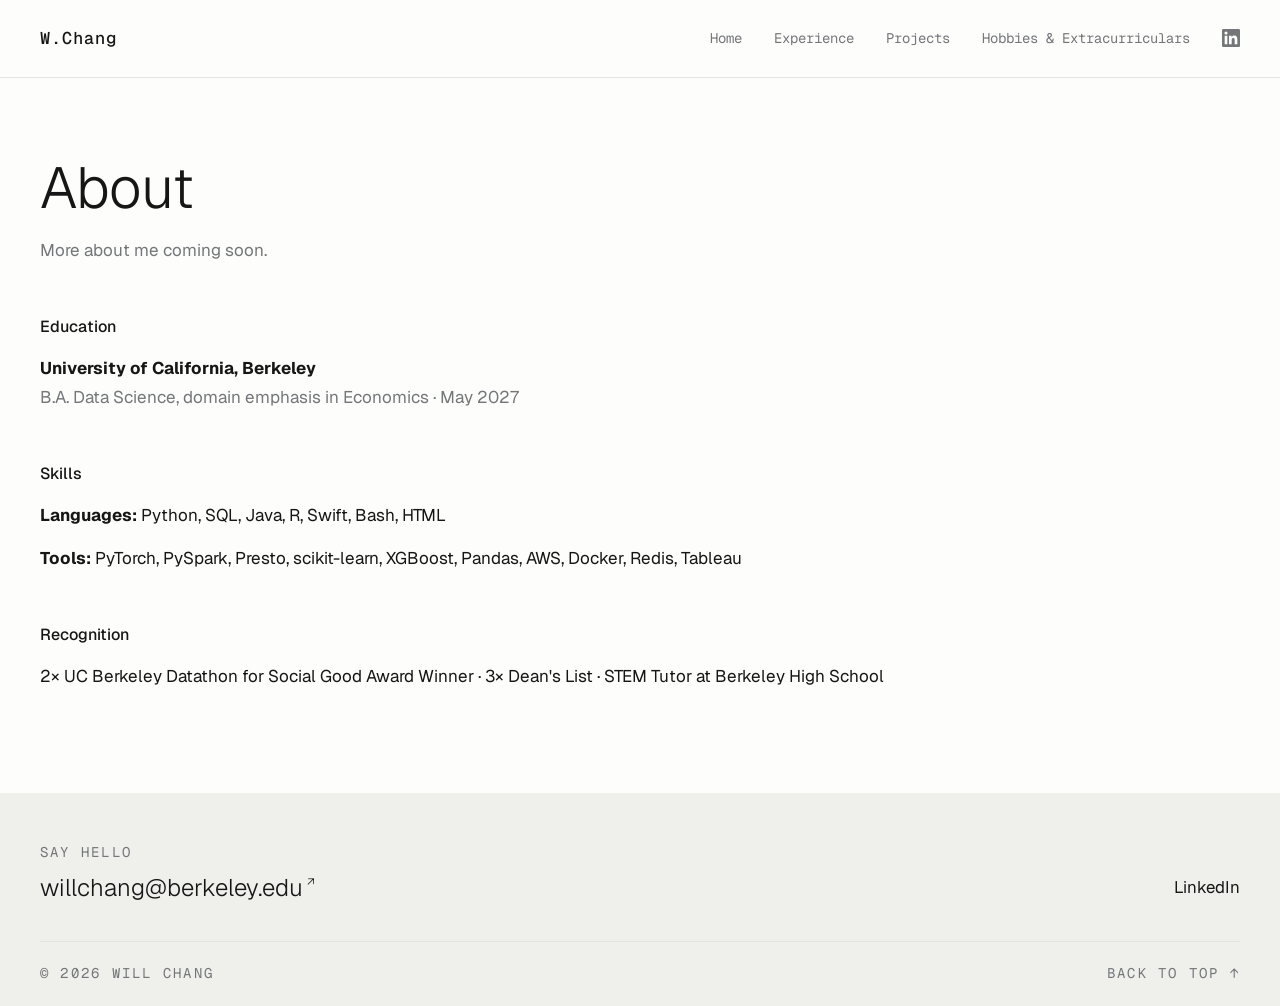
==== commit 52f49067: "Add Home to top nav Co-Authored-By: Claude Opus 5.5 <noreply@anthropic.com> Claude-Session: https://" ====
--- a/about.html
+++ b/about.html
@@ -15,6 +15,7 @@
     <nav>
       <a class="brand" href="index.html">W.Chang</a>
       <ul class="links">
+        <li><a href="index.html">Home</a></li>
         <li><a href="experience.html">Experience</a></li>
         <li><a href="projects.html">Projects</a></li>
         <li><a href="hobbies.html">Hobbies & Extracurriculars</a></li>
--- a/assets/style.css
+++ b/assets/style.css
@@ -18,7 +18,7 @@
 * { box-sizing: border-box; margin: 0; padding: 0; }
 body {
   background: var(--bg); color: var(--text);
-  font: 16px/1.7 var(--sans);
+  font: 17px/1.7 var(--sans);
   -webkit-font-smoothing: antialiased;
   min-height: 100vh; display: flex; flex-direction: column;
 }
@@ -90,7 +90,7 @@
 .role .title { color: var(--muted); margin: 6px 0 18px; }
 .role ul { padding-left: 18px; }
 .role li { margin-bottom: 14px; }
-.role li strong { font-weight: 500; color: var(--text); }
+.role li strong { font-weight: 600; color: var(--text); }
 @media (max-width: 860px) {
   .role { padding-block: 32px; }
   .role-head { flex-direction: column-reverse; align-items: flex-start; }
@@ -117,14 +117,15 @@
 .foot-top, .foot-line { max-width: 1320px; margin-left: auto; margin-right: auto; }
 
 /* Inner page header */
-.page-head { display: flex; flex-direction: column; align-items: flex-start; gap: 22px; padding-bottom: 32px; }
+.page-head { display: flex; flex-direction: column; align-items: flex-start; gap: 32px; padding-bottom: 40px; }
+.page-head .dl { margin-top: 8px; }
 .page-head h1 { margin-top: 4px !important; }
 .page-head h1 { margin: 0; }
 .crumbs { display: flex; gap: 10px; text-transform: uppercase; letter-spacing: 0.14em; font-size: 0.875rem; color: var(--muted); }
 .crumbs a { color: var(--muted); text-decoration: none; }
 .crumbs a:hover { color: var(--text); text-decoration: underline; }
 .crumbs [aria-current] { color: var(--text); }
-.tagline { font-family: var(--display); font-weight: 300; font-size: clamp(1.05rem, 1.7vw, 1.3rem); line-height: 1.45; max-width: 52ch; margin: 0; }
+.tagline { font-family: var(--mono); font-weight: 400; font-size: clamp(0.95rem, 1.3vw, 1.05rem); line-height: 1.65; max-width: 64ch; margin: 0; }
 .dl { display: inline-flex; align-items: center; gap: 8px; text-transform: uppercase; letter-spacing: 0.14em; font-size: 0.875rem; text-decoration: none; padding-bottom: 3px; border-bottom: 1px solid var(--text); }
 .dl svg { width: 15px; height: 15px; }
 .dl:hover { color: var(--accent); border-color: var(--accent); }
@@ -134,7 +135,7 @@
 .role h3 a { text-decoration-thickness: 1px; }
 
 /* Experience sections */
-.jump { display: flex; flex-wrap: wrap; gap: 6px 12px; margin-top: 10px; text-transform: uppercase; letter-spacing: 0.14em; font-size: 0.875rem; color: var(--muted); }
+.jump { display: flex; flex-wrap: wrap; gap: 6px 12px; margin-top: 16px; text-transform: uppercase; letter-spacing: 0.14em; font-size: 0.875rem; color: var(--muted); }
 .jump a { color: var(--muted); text-decoration: none; }
 .jump a:hover { color: var(--text); text-decoration: underline; }
 .xsec { padding-top: 48px; scroll-margin-top: 16px; }
@@ -164,3 +165,38 @@
 .xsec > .role + .role { border-top: 1px solid var(--line); }
 .role > p.muted { margin: 0; }
 .role-head + p.muted { margin-top: 10px; }
+
+/* Hobbies tiles */
+.tiles { display: grid; grid-template-columns: repeat(2, minmax(0, 1fr)); gap: 32px; padding-top: 32px; }
+.tile { display: flex; flex-direction: column; gap: 18px; text-decoration: none; color: var(--text); min-width: 0; }
+.tile-photo, .story-photo { aspect-ratio: 4 / 3; max-width: 100%; background: var(--tile); display: grid; place-items: center; overflow: hidden; }
+.tile-photo span, .story-photo span { font-family: var(--mono); font-size: 0.875rem; color: var(--muted); }
+.tile-photo img, .story-photo img { width: 100%; height: 100%; object-fit: cover; display: block; transition: transform 0.4s ease; }
+.tile-body { display: flex; flex-direction: column; gap: 6px; }
+.tile-title { font-family: var(--display); font-weight: 400; font-size: clamp(1.5rem, 2.4vw, 2rem); line-height: 1.15; margin: 0; }
+.tile-meta { font-family: var(--mono); color: var(--muted); font-size: 0.9rem; margin: 0; }
+.tile-more { font-family: var(--mono); text-transform: uppercase; letter-spacing: 0.14em; font-size: 0.875rem; margin-top: 10px; }
+.tile-more span { display: inline-block; transition: transform 0.2s ease; }
+a.tile:hover .tile-title { color: var(--accent); }
+a.tile:hover .tile-more span { transform: translateX(4px); }
+a.tile:hover .tile-photo img { transform: scale(1.03); }
+@media (prefers-reduced-motion: reduce) { .tile-more span, .tile-photo img { transition: none; } }
+@media (max-width: 600px) { .tiles { grid-template-columns: minmax(0, 1fr); gap: 40px; } }
+
+/* Single hobby page */
+.story { display: grid; grid-template-columns: minmax(0, 1fr) minmax(0, 1.3fr); gap: 48px; align-items: start; padding-top: 16px; }
+.story-photo { aspect-ratio: 4 / 3; }
+.story-text { min-width: 0; max-width: 68ch; }
+.back { margin-top: 56px; font-family: var(--mono); font-size: 0.9rem; }
+.back a { text-decoration: none; color: var(--muted); }
+.back a:hover { color: var(--text); }
+@media (max-width: 760px) { .story { grid-template-columns: 1fr; gap: 28px; } }
+
+/* Featured extracurricular */
+.feature { display: grid; grid-template-columns: minmax(0, 1fr) minmax(0, 1fr); gap: 32px 48px; align-items: center; padding-top: 32px; }
+.feature-body { display: flex; flex-direction: column; gap: 6px; min-width: 0; }
+.feature-body .tile-title { margin-bottom: 6px; }
+.feature-text { margin: 18px 0 0; max-width: 60ch; }
+@media (max-width: 760px) { .feature { grid-template-columns: 1fr; } }
+.tiles .tile-photo { aspect-ratio: 16 / 9; }
+.feature .tile-photo { aspect-ratio: 4 / 3; }
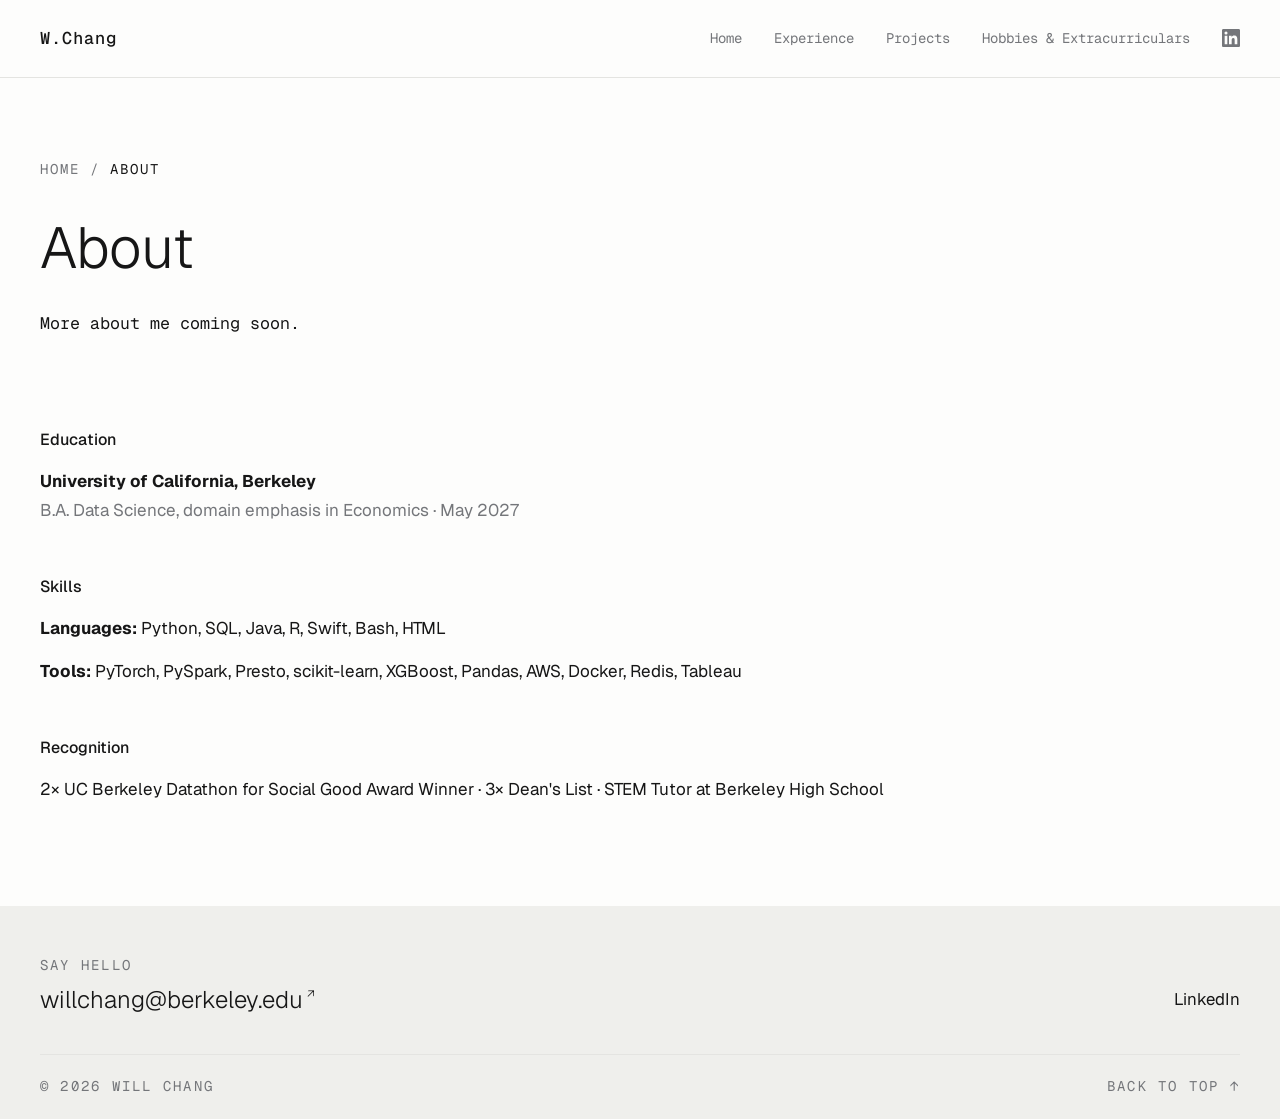
==== commit d70c8f54: "Hobbies jump links; breadcrumb on about page Co-Authored-By: Claude Opus 5.5 <noreply@anthropic.com>" ====
--- a/about.html
+++ b/about.html
@@ -24,8 +24,11 @@
     </nav>
   </header>
   <main class="wrap">
-    <h1>About</h1>
-    <p class="lede">More about me coming soon.</p>
+    <div class="page-head">
+      <nav class="crumbs" aria-label="Breadcrumb"><a href="index.html">Home</a><span aria-hidden="true">/</span><span aria-current="page">About</span></nav>
+      <h1>About</h1>
+      <p class="tagline">More about me coming soon.</p>
+    </div>
     <h2>Education</h2>
     <p><strong>University of California, Berkeley</strong><br>
     <span class="muted">B.A. Data Science, domain emphasis in Economics · May 2027</span></p>
--- a/assets/style.css
+++ b/assets/style.css
@@ -95,7 +95,7 @@
   .role { padding-block: 32px; }
   .role-head { flex-direction: column-reverse; align-items: flex-start; }
 }
-.placeholder { border: 1px dashed var(--line); padding: 48px 24px; text-align: center; color: var(--muted); }
+.placeholder { border: 1px dashed var(--line); padding: 64px 24px; text-align: center; color: var(--muted); font-family: var(--mono); font-size: 0.875rem; margin-top: 16px; }
 footer { flex-shrink: 0; background: var(--tile);
   padding-left: max(16px, env(safe-area-inset-left, 0px)); padding-right: max(16px, env(safe-area-inset-right, 0px)); }
 .foot-top { display: flex; justify-content: space-between; align-items: flex-end; gap: 20px 32px; flex-wrap: wrap; padding-block: 48px 40px; border-bottom: 1px solid var(--line); }
@@ -185,18 +185,19 @@
 
 /* Single hobby page */
 .story { display: grid; grid-template-columns: minmax(0, 1fr) minmax(0, 1.3fr); gap: 48px; align-items: start; padding-top: 16px; }
-.story-photo { aspect-ratio: 4 / 3; }
+.story-photo { aspect-ratio: 4 / 5; }
 .story-text { min-width: 0; max-width: 68ch; }
 .back { margin-top: 56px; font-family: var(--mono); font-size: 0.9rem; }
 .back a { text-decoration: none; color: var(--muted); }
 .back a:hover { color: var(--text); }
 @media (max-width: 760px) { .story { grid-template-columns: 1fr; gap: 28px; } }
 
-/* Featured extracurricular */
-.feature { display: grid; grid-template-columns: minmax(0, 1fr) minmax(0, 1fr); gap: 32px 48px; align-items: center; padding-top: 32px; }
-.feature-body { display: flex; flex-direction: column; gap: 6px; min-width: 0; }
-.feature-body .tile-title { margin-bottom: 6px; }
-.feature-text { margin: 18px 0 0; max-width: 60ch; }
+/* Featured extracurricular (text only) */
+.feature { display: grid; grid-template-columns: minmax(0, 1fr) minmax(0, 1.6fr); gap: 20px 48px; align-items: start; padding-block: 32px 8px; }
+.feature-head { display: flex; flex-direction: column; gap: 6px; min-width: 0; }
+.feature-head .tile-title { margin-bottom: 6px; }
+.feature-text { min-width: 0; max-width: 68ch; padding-top: 6px; }
+.feature-text p { margin: 0 0 14px; }
 @media (max-width: 760px) { .feature { grid-template-columns: 1fr; } }
 .tiles .tile-photo { aspect-ratio: 16 / 9; }
-.feature .tile-photo { aspect-ratio: 4 / 3; }
+.band-body p:not(.lead) { font-size: 1.15rem; line-height: 1.7; }
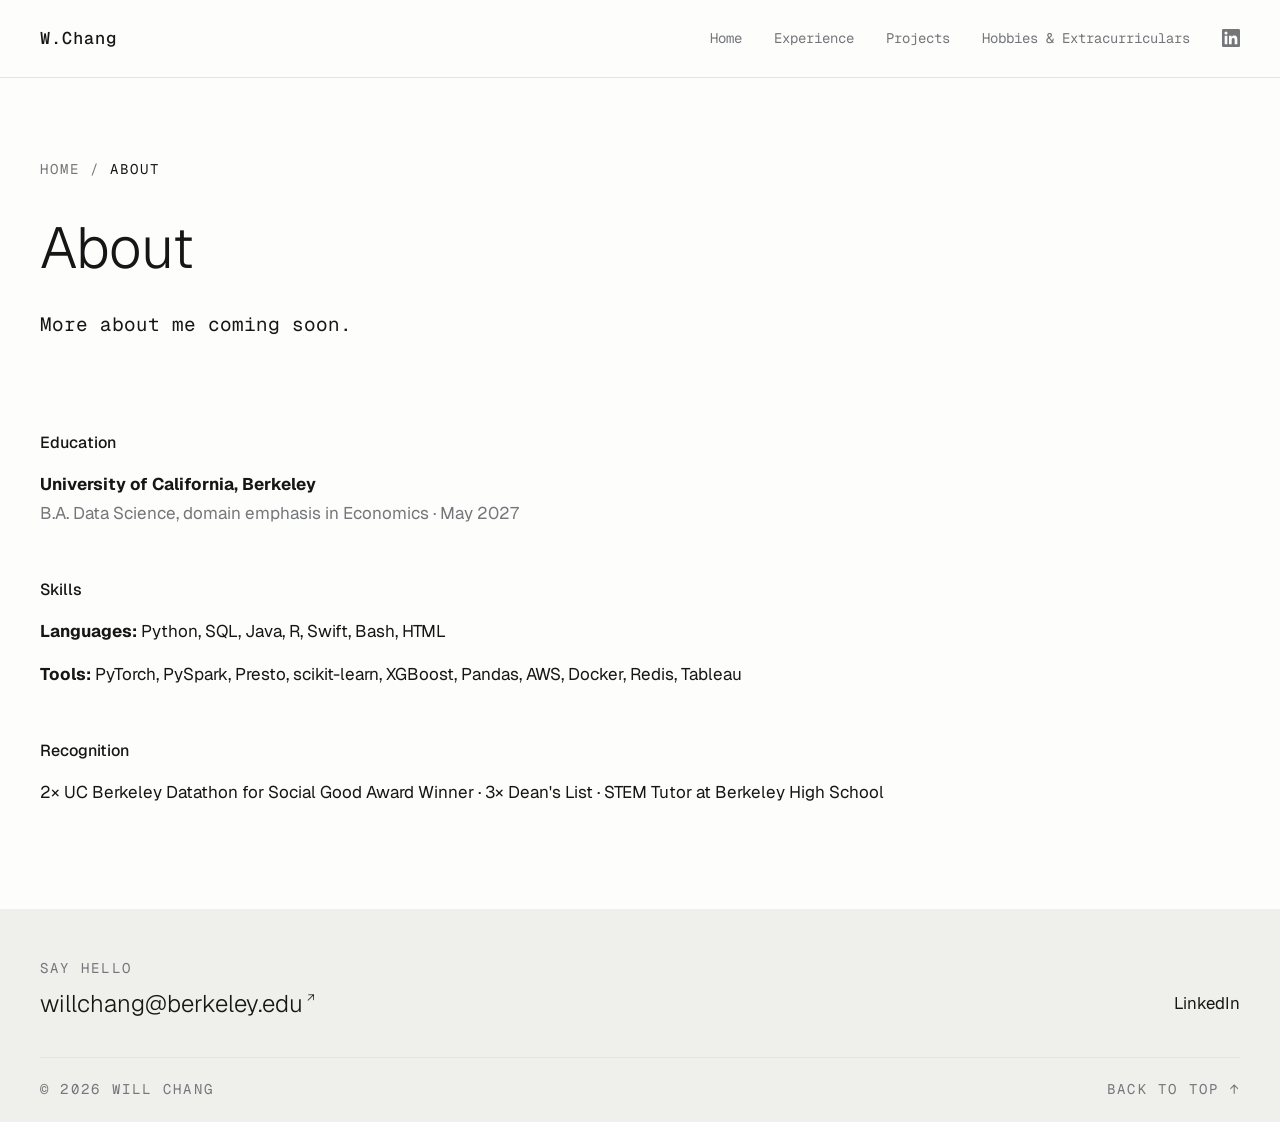
==== commit fb6b54f0: "YouTube: smaller thumbnail with handwritten caption and doodle arrow; indent video list Co-Authored-" ====
--- a/about.html
+++ b/about.html
@@ -7,7 +7,7 @@
   <meta name="description" content="William Chang — Data Science at UC Berkeley.">
   <link rel="preconnect" href="https://fonts.googleapis.com">
   <link rel="preconnect" href="https://fonts.gstatic.com" crossorigin>
-  <link href="https://fonts.googleapis.com/css2?family=Geist:wght@300;400;500&family=Geist+Mono:wght@400;500&display=swap" rel="stylesheet">
+  <link href="https://fonts.googleapis.com/css2?family=Geist:wght@300;400;500&family=Geist+Mono:wght@400;500&family=Gaegu:wght@400;700&display=swap" rel="stylesheet">
   <link rel="stylesheet" href="assets/style.css">
 </head>
 <body>
--- a/assets/style.css
+++ b/assets/style.css
@@ -60,7 +60,7 @@
 .explore li { border-bottom: 1px solid var(--line); }
 .explore a { display: grid; grid-template-columns: minmax(0, 1fr) auto auto; align-items: baseline; gap: 8px 28px; padding-block: 22px; text-decoration: none; }
 .ex-name { font-family: var(--display); font-weight: 300; font-size: clamp(1.4rem, 2.2vw, 1.8rem); line-height: 1.2; }
-.ex-desc { color: var(--muted); font-size: 0.9rem; text-align: right; }
+.ex-desc { color: var(--muted); font-size: 1rem; text-align: right; }
 .ex-arrow { transition: transform 0.2s ease; }
 .explore a:hover .ex-arrow { transform: translateX(4px); }
 .explore a:hover .ex-name { color: var(--accent); }
@@ -125,7 +125,7 @@
 .crumbs a { color: var(--muted); text-decoration: none; }
 .crumbs a:hover { color: var(--text); text-decoration: underline; }
 .crumbs [aria-current] { color: var(--text); }
-.tagline { font-family: var(--mono); font-weight: 400; font-size: clamp(0.95rem, 1.3vw, 1.05rem); line-height: 1.65; max-width: 64ch; margin: 0; }
+.tagline { font-family: var(--mono); font-weight: 400; font-size: clamp(1.05rem, 1.5vw, 1.2rem); line-height: 1.6; max-width: 64ch; margin: 0; }
 .dl { display: inline-flex; align-items: center; gap: 8px; text-transform: uppercase; letter-spacing: 0.14em; font-size: 0.875rem; text-decoration: none; padding-bottom: 3px; border-bottom: 1px solid var(--text); }
 .dl svg { width: 15px; height: 15px; }
 .dl:hover { color: var(--accent); border-color: var(--accent); }
@@ -141,7 +141,7 @@
 .xsec { padding-top: 48px; scroll-margin-top: 16px; }
 .xlabel { text-transform: uppercase; letter-spacing: 0.14em; font-size: 0.875rem; font-weight: 400; color: var(--muted); margin: 0; padding-bottom: 14px; border-bottom: 1px solid var(--text); }
 .xsec > .role { border-top: none; }
-.sublabel { font-size: 0.85rem; font-weight: 500; margin: 22px 0 12px; }
+.sublabel { font-family: var(--mono); text-transform: uppercase; letter-spacing: 0.14em; font-size: 0.875rem; font-weight: 400; color: var(--muted); margin: 28px 0 12px; }
 .courses { list-style: none; padding: 0 !important; margin: 0; display: grid; grid-template-columns: repeat(2, minmax(0, 1fr)); grid-template-rows: repeat(5, auto); grid-auto-flow: column; column-gap: 48px; border-top: 1px solid var(--line); }
 .courses li { margin: 0 !important; display: grid; grid-template-columns: 9ch minmax(0, 1fr); gap: 16px; padding-block: 12px; border-bottom: 1px solid var(--line); min-width: 0; }
 .courses .code { color: var(--muted); white-space: nowrap; }
@@ -161,7 +161,7 @@
 .role { scroll-margin-top: 16px; }
 
 /* Monospace reserved for small labels, codes and tags */
-.brand, .links, .eyebrow, .crumbs, .jump, .xlabel, .role .when, .dl, .sh-label, .foot-line, .courses .code, .chips li, .ex-desc, .role .title { font-family: var(--mono); }
+.brand, .links, .eyebrow, .crumbs, .jump, .xlabel, .dl, .sh-label, .foot-line, .courses .code, .chips li, .ex-desc { font-family: var(--mono); }
 .xsec > .role + .role { border-top: 1px solid var(--line); }
 .role > p.muted { margin: 0; }
 .role-head + p.muted { margin-top: 10px; }
@@ -200,4 +200,123 @@
 .feature-text p { margin: 0 0 14px; }
 @media (max-width: 760px) { .feature { grid-template-columns: 1fr; } }
 .tiles .tile-photo { aspect-ratio: 16 / 9; }
-.band-body p:not(.lead) { font-size: 1.15rem; line-height: 1.7; }
+.band-body p:not(.lead) { font-size: 1.25rem; line-height: 1.65; }
+.hobby-list { margin-top: 0; border-top: none; }
+.tagline.tagline-wide { max-width: 86ch; }
+.role-desc { color: var(--muted); font-size: 1.05rem; line-height: 1.75; margin: 4px 0 0; max-width: none; }
+.role-desc strong { font-weight: 600; color: var(--text); }
+
+/* Job title, location and dates in the body font (same as course names) */
+.role .title { font-family: var(--sans); font-size: 1.05rem; }
+.role .when { font-family: var(--sans); text-transform: none; letter-spacing: 0; font-size: 1rem; }
+.explore .ex-static { display: grid; grid-template-columns: minmax(0, 1fr) auto; align-items: baseline; gap: 8px 28px; padding-block: 22px; }
+@media (max-width: 760px) { .explore .ex-static { grid-template-columns: minmax(0, 1fr); } .explore .ex-static .ex-desc { text-align: left; } }
+.feature + .feature { border-top: 1px solid var(--line); margin-top: 24px; }
+.more-link { font-family: var(--mono); text-transform: uppercase; letter-spacing: 0.14em; font-size: 0.875rem; text-decoration: none; }
+.more-link span { display: inline-block; transition: transform 0.2s ease; }
+.more-link:hover span { transform: translateX(4px); }
+@media (prefers-reduced-motion: reduce) { .more-link span { transition: none; } }
+
+/* Hobby toggles */
+.hobby { border-bottom: 1px solid var(--line); scroll-margin-top: 16px; }
+.hobby summary { display: flex; align-items: center; gap: 14px; padding-block: 22px; cursor: pointer; list-style: none; width: fit-content; max-width: 100%; }
+.hobby summary::-webkit-details-marker { display: none; }
+.hobby summary:hover .ex-name, .hobby summary:hover .hobby-caret { color: var(--accent); }
+.hobby summary:focus-visible { outline: 2px solid var(--accent); outline-offset: 4px; }
+.hobby-caret { width: 20px; height: 20px; flex-shrink: 0; fill: none; stroke: currentColor; stroke-width: 1.6; stroke-linecap: round; stroke-linejoin: round; color: var(--text); transition: transform 0.2s ease; }
+.hobby[open] .hobby-caret { transform: rotate(180deg); }
+.hobby-body { padding: 0 0 28px; max-width: 80ch; }
+.hobby-body p { margin: 0 0 14px; }
+@media (prefers-reduced-motion: reduce) { .hobby-caret { transition: none; } }
+
+.feature-head.has-logo { display: grid; grid-template-columns: auto minmax(0, 1fr); align-items: center; gap: 0; }
+/* centre the logo in the visible gap: title end -> description start (includes the 48px column gap) */
+.feature-head.has-logo .org-logo { justify-self: center; transform: translateX(24px); }
+@media (max-width: 760px) { .feature-head.has-logo { gap: 16px; } .feature-head.has-logo .org-logo { justify-self: end; transform: none; } }
+.feature-titles { display: flex; flex-direction: column; gap: 6px; min-width: 0; }
+.feature-titles .tile-title { margin-bottom: 6px; }
+.org-logo { width: clamp(64px, 6vw, 88px); height: auto; display: block; flex-shrink: 0; }
+.hobby-body { display: grid; grid-template-columns: minmax(0, 360px) minmax(0, 1fr); gap: 24px 40px; align-items: start; max-width: none; }
+.hobby-media { aspect-ratio: 4 / 5; background: var(--tile); overflow: hidden; display: grid; place-items: center; max-width: 100%; }
+.hobby-media img { width: 100%; height: 100%; object-fit: cover; display: block; }
+.hobby-media span { font-family: var(--mono); font-size: 0.875rem; color: var(--muted); }
+.hobby-text { min-width: 0; max-width: 68ch; }
+@media (max-width: 760px) { .hobby-body { grid-template-columns: minmax(0, 1fr); } .hobby-media { aspect-ratio: 4 / 3; } }
+
+/* YouTube video thumbnail + channel button */
+.hobby-video .hobby-body { grid-template-columns: minmax(0, 520px) minmax(0, 1fr); }
+.hobby-media.video { position: relative; aspect-ratio: 4 / 3; display: block; text-decoration: none; color: #fff; }
+.hobby-media.video img { transition: transform 0.4s ease, filter 0.3s ease; }
+.hobby-media.video .watch { position: absolute; left: 12px; bottom: 12px; display: inline-flex; align-items: center; gap: 8px; padding: 8px 12px; font-family: var(--mono); font-size: 0.8rem; letter-spacing: 0.08em; text-transform: uppercase; background: rgba(0,0,0,0.7); color: #fff; transition: background 0.2s ease; }
+.hobby-media.video .watch svg { width: 12px; height: 12px; fill: currentColor; }
+.hobby-media.video:hover img, .hobby-media.video:focus-visible img { transform: scale(1.03); filter: brightness(0.85); }
+.hobby-media.video:hover .watch, .hobby-media.video:focus-visible .watch { background: #e62117; }
+.yt-btn { display: inline-flex; align-items: center; gap: 10px; margin-top: 6px; padding: 12px 20px; background: var(--text); color: var(--bg); text-decoration: none; font-family: var(--mono); text-transform: uppercase; letter-spacing: 0.12em; font-size: 0.875rem; }
+.yt-btn svg { width: 16px; height: 16px; fill: currentColor; }
+.yt-btn:hover { background: #e62117; color: #fff; }
+@media (prefers-reduced-motion: reduce) { .hobby-media.video img, .hobby-media.video .watch { transition: none; } }
+@media (max-width: 760px) { .hobby-video .hobby-body { grid-template-columns: minmax(0, 1fr); } }
+
+/* Photo gallery inside a hobby */
+.hobby-media.gallery { position: relative; display: block; background: #111; }
+.g-track { display: flex; height: 100%; overflow-x: auto; scroll-snap-type: x mandatory; scrollbar-width: none; overscroll-behavior-x: contain; }
+.g-track::-webkit-scrollbar { display: none; }
+.g-slide { flex: 0 0 100%; height: 100%; margin: 0; scroll-snap-align: start; background: #111; }
+.g-slide img { width: 100%; height: 100%; display: block; }
+.g-btn { position: absolute; top: 50%; width: 36px; height: 36px; margin-top: -18px; border: 0; border-radius: 50%; background: rgba(255,255,255,0.88); color: #111; display: grid; place-items: center; cursor: pointer; box-shadow: 0 2px 8px rgba(0,0,0,0.2); transition: background 0.2s ease, transform 0.2s ease; }
+.g-btn[hidden] { display: none; }
+.g-btn svg { width: 16px; height: 16px; fill: none; stroke: currentColor; stroke-width: 2; stroke-linecap: round; stroke-linejoin: round; }
+.g-prev svg { transform: rotate(180deg); }
+.g-next { right: 10px; } .g-prev { left: 10px; }
+.g-btn:hover { background: #fff; transform: scale(1.06); }
+.g-btn:focus-visible { outline: 2px solid var(--accent); outline-offset: 2px; }
+.g-count { position: absolute; right: 10px; bottom: 10px; padding: 4px 8px; font-family: var(--mono); font-size: 0.75rem; letter-spacing: 0.06em; color: #fff; background: rgba(0,0,0,0.6); }
+@media (max-width: 760px) { .hobby-media:not(.video) { aspect-ratio: 4 / 5; } }
+
+/* Match the home About paragraph size/colour across body copy */
+.role .title, .role .when, .role-desc, .courses .cname,
+.feature-text p, .hobby-text p {
+  font-family: var(--sans); font-size: 1.25rem; line-height: 1.65; color: var(--muted);
+}
+.role-desc strong { color: var(--text); }
+.role .when { white-space: nowrap; }
+.courses li { align-items: baseline; }
+@media (max-width: 560px) {
+  .role .title, .role .when, .role-desc, .courses .cname, .feature-text p, .hobby-text p { font-size: 1.125rem; }
+}
+
+/* Gallery: fixed frame, each photo shown whole at its own ratio (no crop, no black bars) */
+.hobby-media.gallery { aspect-ratio: 4 / 5; background: none; }
+.hobby-media.gallery .g-track { height: 100%; align-items: stretch; }
+.hobby-media.gallery .g-slide { height: 100%; background: none; display: flex; align-items: center; justify-content: center; }
+.hobby-media.gallery .g-slide img { width: 100%; height: 100%; object-fit: contain; }
+.g-count { display: none; }
+/* YouTube video list */
+.video-list { list-style: disc; padding-left: 1.2em; margin: 4px 0 24px; }
+.video-list li { font-size: 1.25rem; line-height: 1.65; padding-block: 2px; color: var(--muted); }
+.video-list li::marker { color: var(--muted); }
+.video-list a { color: var(--text); }
+.video-list a:hover { color: var(--accent); }
+@media (max-width: 560px) { .video-list li { font-size: 1.125rem; } }
+
+/* Clear break between Extracurriculars and Hobbies */
+#hobby-list { margin-top: 56px; padding-top: 56px; border-top: 1px solid var(--line); }
+@media (max-width: 760px) { #hobby-list { margin-top: 32px; padding-top: 40px; } }
+.xlabel-row { display: flex; justify-content: space-between; align-items: flex-end; gap: 16px; border-bottom: 1px solid var(--text); }
+.xlabel-row .xlabel { border-bottom: none; }
+.collapse-all { display: inline-flex; align-items: center; gap: 6px; margin-bottom: 14px; line-height: 1.75; padding: 0; border: 0; background: none; cursor: pointer; color: var(--muted); font-family: var(--mono); text-transform: uppercase; letter-spacing: 0.14em; font-size: 0.875rem; }
+.collapse-all[hidden] { display: none; }
+.collapse-all svg { width: 14px; height: 14px; fill: none; stroke: currentColor; stroke-width: 1.8; stroke-linecap: round; stroke-linejoin: round; }
+.collapse-all:hover { color: var(--text); }
+.collapse-all:focus-visible { outline: 2px solid var(--accent); outline-offset: 3px; }
+
+/* YouTube: smaller thumbnail with handwritten caption + doodle arrow */
+.hobby-video .hobby-body { grid-template-columns: minmax(0, 380px) minmax(0, 1fr); }
+.video-fig { margin: 0; display: flex; flex-direction: column; gap: 4px; max-width: 100%; }
+.video-fig .hobby-media.video { width: 100%; }
+.video-fig .watch { display: none; }
+.doodle { display: flex; align-items: flex-start; gap: 6px; padding-left: 4px; font-family: "Gaegu", "Comic Sans MS", cursive; font-weight: 700; font-size: 1.7rem; line-height: 1.1; color: var(--text); }
+.doodle span { padding-top: 34px; }
+.doodle-arrow { width: 58px; height: 68px; flex-shrink: 0; margin-top: -2px; fill: none; stroke: currentColor; stroke-width: 2.4; stroke-linecap: round; stroke-linejoin: round; }
+.video-list { padding-left: 2.6em; }
+@media (max-width: 760px) { .hobby-video .hobby-body { grid-template-columns: minmax(0, 1fr); } .video-fig { max-width: 380px; } }
